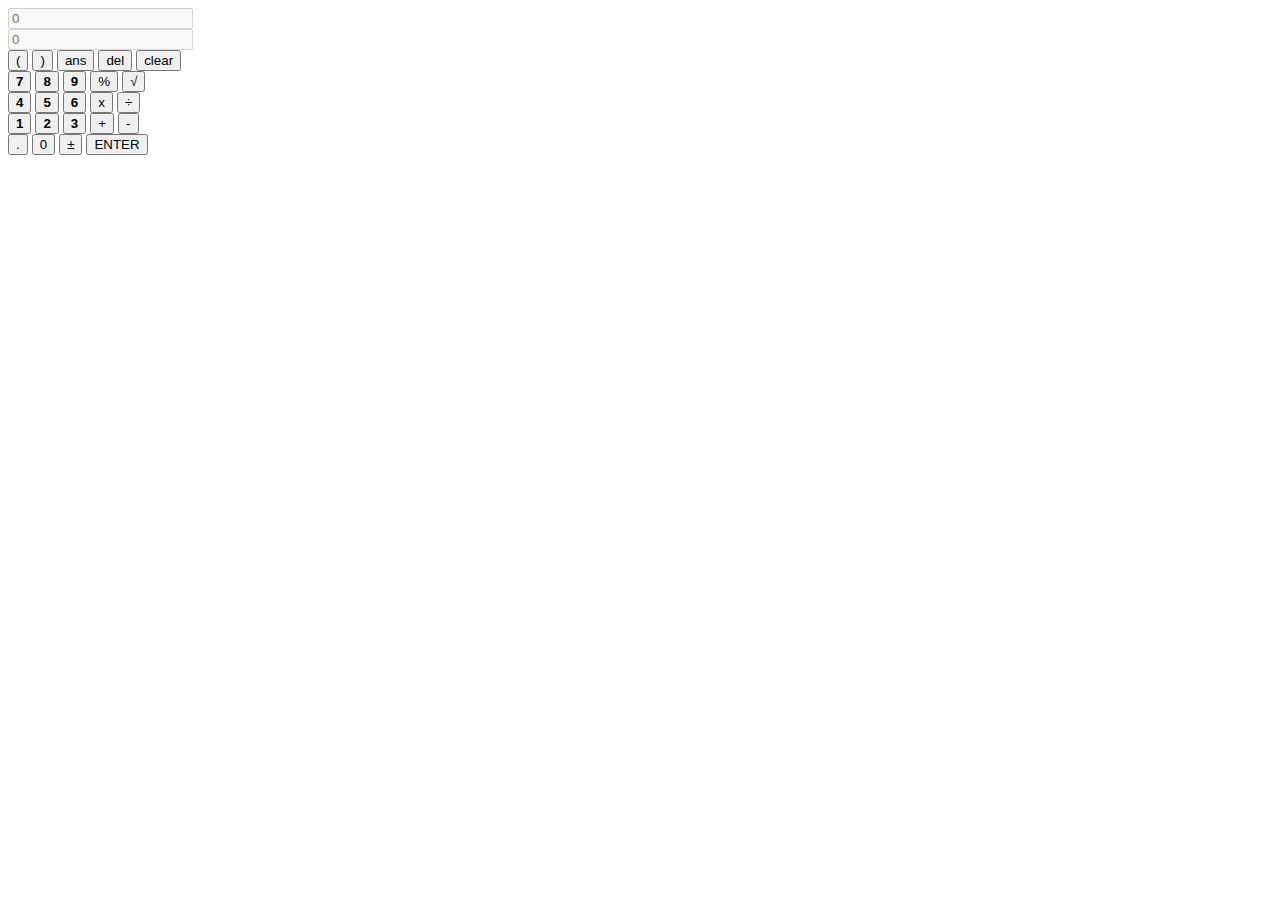
==== calculator/index.html @ 9da3bff7 "Create index.html" ====
<!DOCTYPE html>
<html lang="en">
<head>
    <meta charset="UTF-8">
    <meta http-equiv="X-UA-Compatible" content="IE=edge">
    <meta name="viewport" content="width=device-width, initial-scale=1.0">
    <title>Calculator</title>
    <link rel="stylesheet" href="style.css">
</head>
<body>
    <div class="container">
        <div class="display">
            <div class="display1">
                <input id="screen" type="text" placeholder="0" disabled>
            </div>
            <div class="display2">
                <input id="answer" type="text" placeholder="0" disabled>
            </div>
        </div>
        <div class="row">
            <button class="button btn">(</button>
            <button class="button btn">)</button>
            <button class="btn"onclick="ans()">ans</button>
            <button class="btn" onclick="del()">del</button>
            <button class="btn" onclick="clr()">clear</button>
        </div>
        <div class="row">
            <button class="button"><strong>7</strong></button>
            <button class="button"><strong>8</strong></button>
            <button class="button"><strong>9</strong></button>
            <button class="button size">%</button>
            <button class="button size" onclick="sqrt()">√</button>
        </div>
        <div class="row">
            <button class="button"><strong>4</strong></button>
            <button class="button"><strong>5</strong></button>
            <button class="button"><strong>6</strong></button>
            <button class="button size">x</button>
            <button class="button size">&divide;</button>
        </div>   
        <div class="row">
            <button class="button"><strong>1</strong></button>
            <button class="button"><strong>2</strong></button>
            <button class="button"><strong>3</strong></button>
            <button class="button size">+</button>
            <button class="button size">-</button>
        </div>   
        <div class="row">
            <button class="button">.</button>
            <button class="button">0</button>
            <button class="btn size" onclick="plusminus()">±</button>
            <button class="enter">ENTER</button>
        </div>   
    </div>
    <script src="calci_script.js"></script>
</body>
</html>
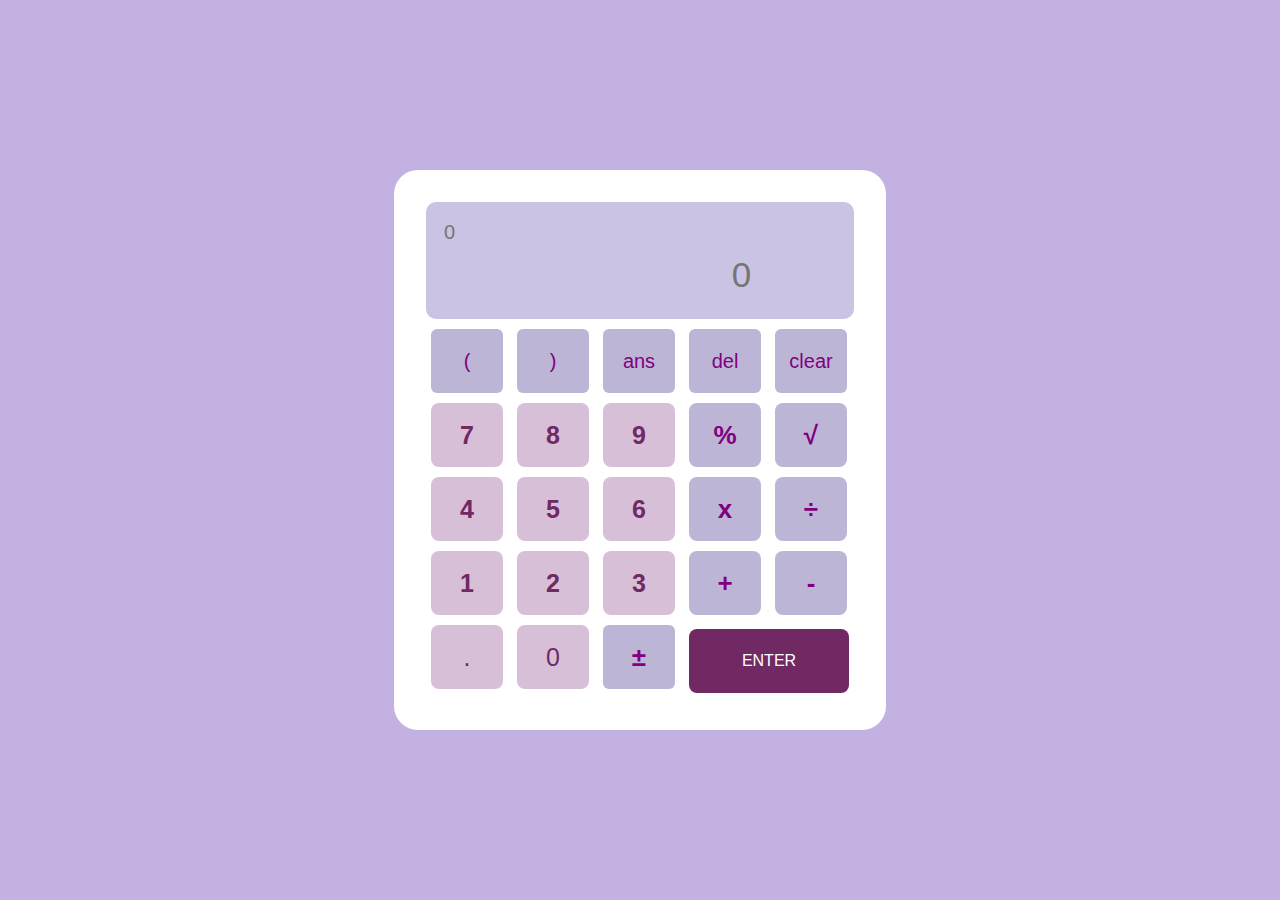
==== commit 2b06071e: "Update index.html" ====
--- a/calculator/index.html
+++ b/calculator/index.html
@@ -5,7 +5,7 @@
     <meta http-equiv="X-UA-Compatible" content="IE=edge">
     <meta name="viewport" content="width=device-width, initial-scale=1.0">
     <title>Calculator</title>
-    <link rel="stylesheet" href="style.css">
+    <link rel="stylesheet" href="stylecalci.css">
 </head>
 <body>
     <div class="container">
--- a/calculator/stylecalci.css
+++ b/calculator/stylecalci.css
@@ -0,0 +1,80 @@
+@import url('https://fonts.googleapis.com/css2?family=Poppins:wght@300;400;500;600;700&family=Ubuntu:wght@300;400;500;700&display=swap');
+body{
+   padding: 0;
+   margin: 0;
+   display: flex;
+   justify-content: center;
+   font-family: 'Poppins', sans-serif;
+   align-items: center;
+   min-height: 100vh;    
+   background: rgb(195, 177, 225);
+}
+.container{
+    background-color: white;
+    padding: 2rem;
+    border-radius: 1.5rem;
+}
+.button{
+    width: 4.5rem;
+    height: 4rem;
+    font-size: 25px;
+    border: none;
+    outline: none;
+    margin: 5px;
+    border-radius: 8px;
+    font-style: bold;
+    color: rgb(112, 41, 99);
+    background-color: rgb(216, 191, 216);
+
+}
+.btn{
+    width: 4.5rem;
+    height: 4rem;
+    font-size : 20px;
+    border: none;
+    outline: none;
+    margin: 5px;
+    border-radius: 6px;
+    color: rgb(128, 0, 128);
+    background-color: rgb(189, 181, 213);
+}
+.size{
+    font-size: 26px;
+    font-weight: bolder;
+    color: rgb(128, 0, 128);
+    background-color: rgb(189, 181, 213);
+}
+.enter{
+    width: 10rem;
+    height: 4rem;
+    font-size: 16px;
+    border: none;
+    outline: none;
+    margin: 5px; 
+    background-color: rgb(112, 41, 99);
+    color: white;
+    border-radius: 8px;
+}
+.display{
+    background-color: rgb(203, 195, 227);
+    border-radius: 10px;
+    padding: 1rem;
+    margin-bottom: 5px;
+}
+.display1 #screen{
+    background: rgb(203, 195, 227);
+    width: 24vw;
+    height: 3vh;
+    font-size: 20px;
+    border: none;
+    outline: none;
+}
+.display2 #answer{
+    background: rgb(203, 195, 227);
+    width: 24vw;
+    height: 6vh;
+    font-size: 35px;
+    text-align: right;
+    border: none;
+    outline: none;
+}